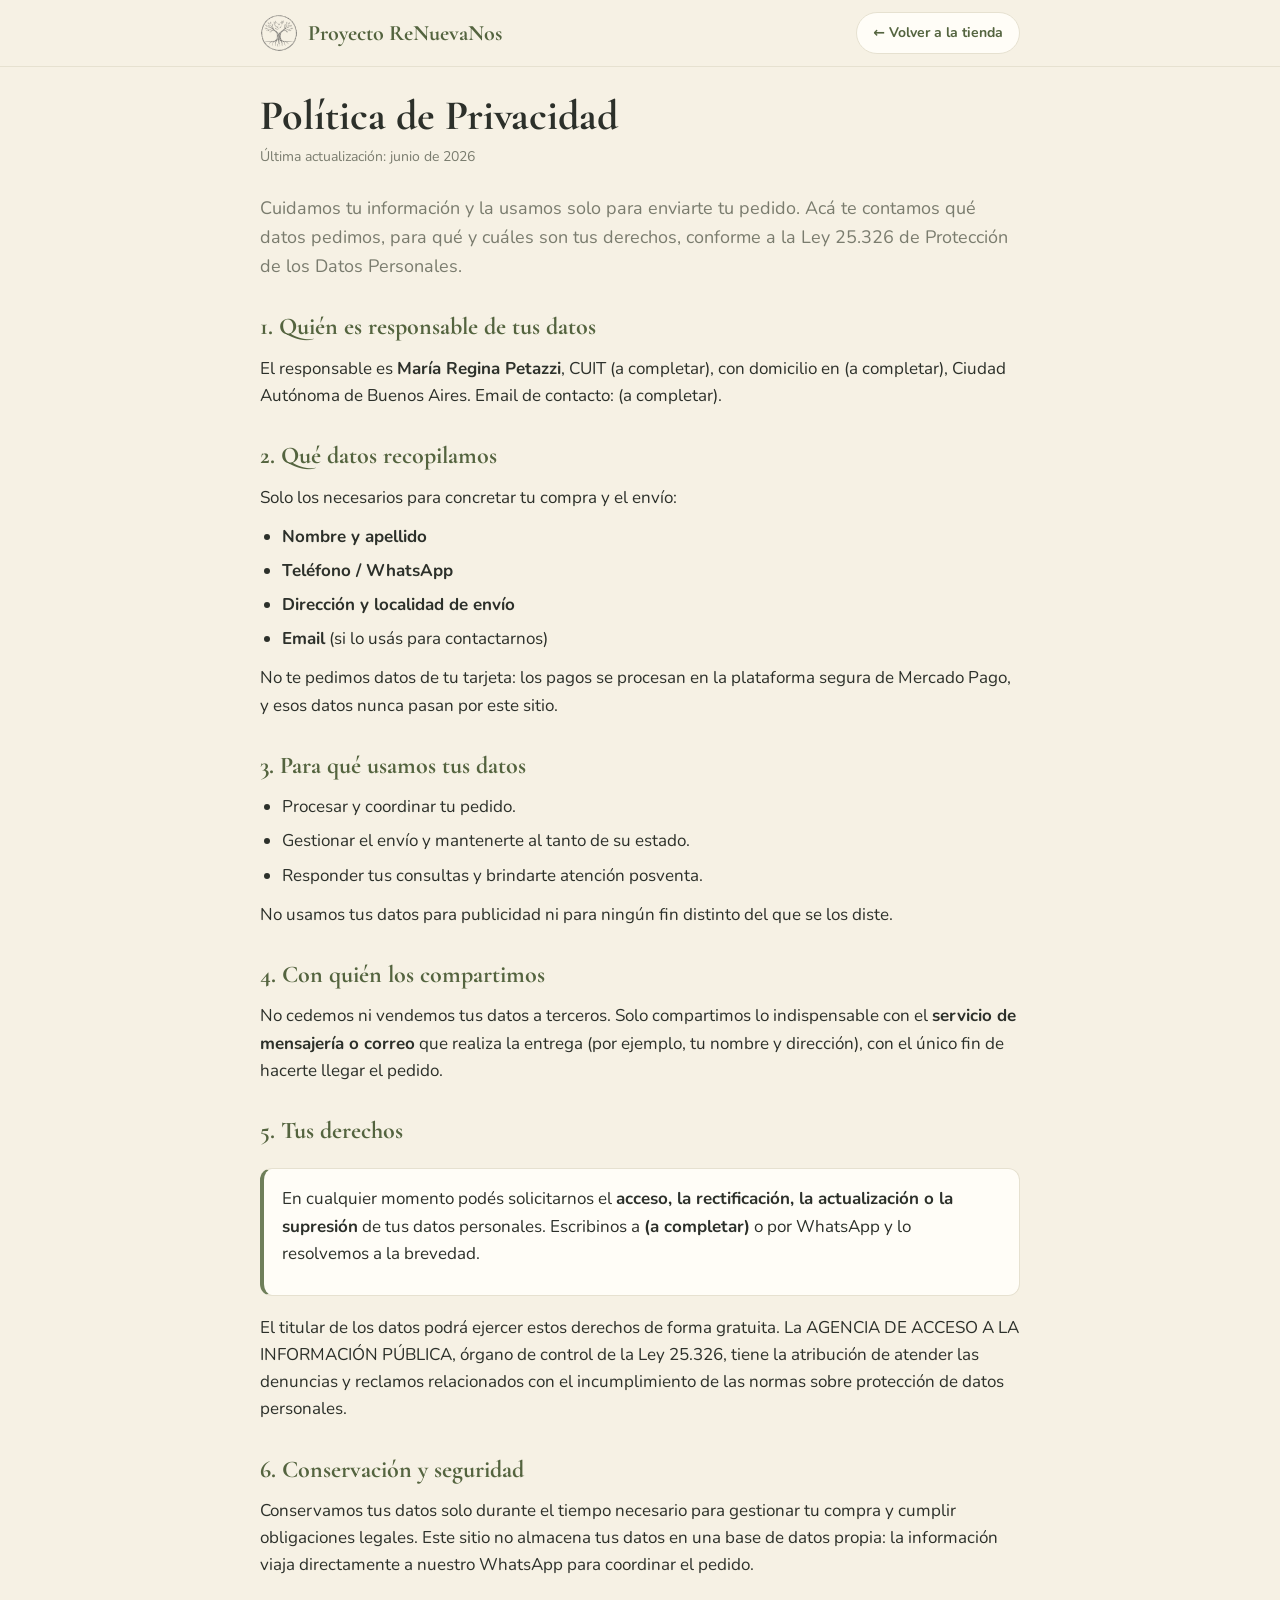
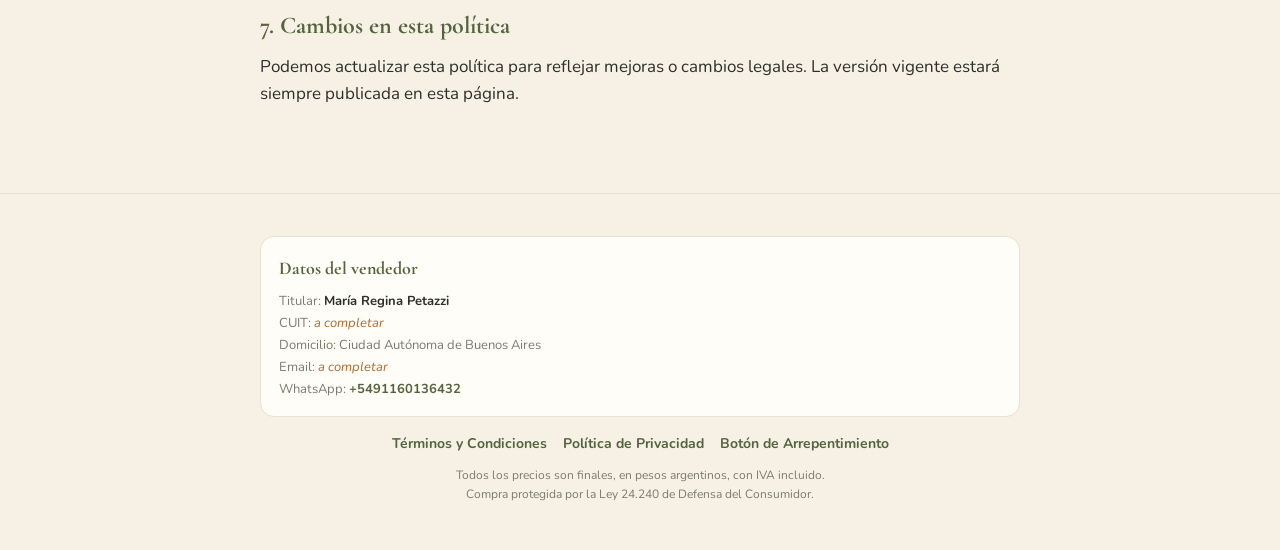
==== politica-de-privacidad.html @ 87ce2957 "Cumplimiento Ley 24.240 y 25.326: páginas legales, botón de arrepentimiento, datos del vendedor, IVA" ====
<!DOCTYPE html>
<html lang="es">
<head>
<meta charset="UTF-8">
<meta name="viewport" content="width=device-width, initial-scale=1.0">
<meta name="theme-color" content="#6f7f5a">
<title>Política de Privacidad — Proyecto ReNuevaNos</title>
<link rel="icon" href="icon-512.png">
<link href="https://fonts.googleapis.com/css2?family=Cormorant+Garamond:wght@500;600;700&family=Nunito:wght@400;500;600;700;800&display=swap" rel="stylesheet">
<link rel="stylesheet" href="legal.css">
</head>
<body class="legal">

<header class="legal-header">
  <div class="inner">
    <a class="home" href="index.html"><img src="logo-mini.png" alt=""> Proyecto ReNuevaNos</a>
    <a class="back" href="index.html">← Volver a la tienda</a>
  </div>
</header>

<main class="legal-page">
  <h1>Política de Privacidad</h1>
  <p class="updated">Última actualización: junio de 2026</p>

  <p class="lead">Cuidamos tu información y la usamos solo para enviarte tu pedido.
  Acá te contamos qué datos pedimos, para qué y cuáles son tus derechos, conforme a la
  Ley 25.326 de Protección de los Datos Personales.</p>

  <h2>1. Quién es responsable de tus datos</h2>
  <p>El responsable es <b><span data-legal="titular"></span></b>, CUIT
  <span data-legal="cuit"></span>, con domicilio en <span data-legal="domicilio"></span>,
  <span data-legal="localidad"></span>. Email de contacto:
  <span data-legal="email"></span>.</p>

  <h2>2. Qué datos recopilamos</h2>
  <p>Solo los necesarios para concretar tu compra y el envío:</p>
  <ul>
    <li><b>Nombre y apellido</b></li>
    <li><b>Teléfono / WhatsApp</b></li>
    <li><b>Dirección y localidad de envío</b></li>
    <li><b>Email</b> (si lo usás para contactarnos)</li>
  </ul>
  <p>No te pedimos datos de tu tarjeta: los pagos se procesan en la plataforma segura de
  Mercado Pago, y esos datos nunca pasan por este sitio.</p>

  <h2>3. Para qué usamos tus datos</h2>
  <ul>
    <li>Procesar y coordinar tu pedido.</li>
    <li>Gestionar el envío y mantenerte al tanto de su estado.</li>
    <li>Responder tus consultas y brindarte atención posventa.</li>
  </ul>
  <p>No usamos tus datos para publicidad ni para ningún fin distinto del que se los diste.</p>

  <h2>4. Con quién los compartimos</h2>
  <p>No cedemos ni vendemos tus datos a terceros. Solo compartimos lo indispensable con el
  <b>servicio de mensajería o correo</b> que realiza la entrega (por ejemplo, tu nombre y
  dirección), con el único fin de hacerte llegar el pedido.</p>

  <h2>5. Tus derechos</h2>
  <div class="callout">
    <p>En cualquier momento podés solicitarnos el <b>acceso, la rectificación, la actualización
    o la supresión</b> de tus datos personales. Escribinos a
    <b><span data-legal="email"></span></b> o por WhatsApp y lo resolvemos a la brevedad.</p>
  </div>
  <p>El titular de los datos podrá ejercer estos derechos de forma gratuita. La AGENCIA DE
  ACCESO A LA INFORMACIÓN PÚBLICA, órgano de control de la Ley 25.326, tiene la atribución de
  atender las denuncias y reclamos relacionados con el incumplimiento de las normas sobre
  protección de datos personales.</p>

  <h2>6. Conservación y seguridad</h2>
  <p>Conservamos tus datos solo durante el tiempo necesario para gestionar tu compra y cumplir
  obligaciones legales. Este sitio no almacena tus datos en una base de datos propia: la
  información viaja directamente a nuestro WhatsApp para coordinar el pedido.</p>

  <h2>7. Cambios en esta política</h2>
  <p>Podemos actualizar esta política para reflejar mejoras o cambios legales. La versión vigente
  estará siempre publicada en esta página.</p>

</main>

<footer style="border-top:1px solid var(--line);padding:24px 22px 46px;margin-top:24px;">
  <div class="pie-legal" id="pie-legal"></div>
</footer>

<script src="productos.js"></script>
<script src="pie-legal.js"></script>
</body>
</html>
---- legal.css ----
/* ==========================================================================
   Estilos compartidos: pie legal del sitio + páginas legales
   (Usa la misma paleta verde oliva / crema de la tienda)
   ========================================================================== */
:root{
  --bg:#f6f1e4; --surface:#fffdf7; --ink:#2c302a; --soft:#7a7c6e;
  --line:#e6e1d0; --clay:#6f7f5a; --clay-dk:#54643f; --gold:#c2a662;
  --r:16px; --shadow:0 6px 24px rgba(60,40,20,.08);
}

/* ── Pie legal (aparece en todas las páginas) ── */
.pie-legal{max-width:760px;margin:18px auto 0;text-align:left;}
.pie-legal .legal-datos{background:var(--surface);border:1px solid var(--line);border-radius:14px;padding:16px 18px;font-size:13px;line-height:1.7;color:var(--soft);}
.pie-legal .legal-title{font-family:'Cormorant Garamond',serif;font-size:18px;font-weight:700;color:var(--clay-dk);margin-bottom:6px;}
.pie-legal .legal-datos b{color:var(--ink);}
.pie-legal .legal-datos a{color:var(--clay-dk);font-weight:700;text-decoration:none;}
.pie-legal .pend{color:#b06a2c;font-style:italic;}
.pie-legal .legal-links{display:flex;flex-wrap:wrap;justify-content:center;gap:8px 16px;margin:16px 0 10px;}
.pie-legal .legal-links a{color:var(--clay-dk);font-weight:700;text-decoration:none;font-size:14px;}
.pie-legal .legal-links a:hover{text-decoration:underline;}
.pie-legal .legal-iva{text-align:center;font-size:12px;color:var(--soft);line-height:1.6;}

/* ── Páginas legales (T&C, privacidad, arrepentimiento) ── */
body.legal{background:var(--bg);color:var(--ink);font-family:'Nunito',system-ui,sans-serif;font-size:17px;line-height:1.6;margin:0;-webkit-text-size-adjust:100%;}
.legal-header{position:sticky;top:0;z-index:10;background:rgba(246,241,228,.95);backdrop-filter:blur(8px);border-bottom:1px solid var(--line);}
.legal-header .inner{max-width:760px;margin:0 auto;padding:12px 22px;display:flex;align-items:center;gap:12px;}
.legal-header img{width:38px;height:38px;}
.legal-header a.home{display:flex;align-items:center;gap:10px;text-decoration:none;color:var(--clay-dk);font-family:'Cormorant Garamond',serif;font-size:22px;font-weight:700;}
.legal-header .back{margin-left:auto;font-size:14px;font-weight:700;color:var(--clay-dk);text-decoration:none;background:var(--surface);border:1px solid var(--line);padding:9px 16px;border-radius:50px;}
.legal-page{max-width:760px;margin:0 auto;padding:26px 22px 50px;}
.legal-page h1{font-family:'Cormorant Garamond',serif;font-size:clamp(30px,6vw,42px);font-weight:700;color:var(--ink);line-height:1.1;margin:0 0 6px;}
.legal-page .updated{color:var(--soft);font-size:14px;margin-bottom:26px;}
.legal-page h2{font-family:'Cormorant Garamond',serif;font-size:24px;font-weight:700;color:var(--clay-dk);margin:28px 0 8px;}
.legal-page p{margin:0 0 12px;}
.legal-page ul{margin:0 0 12px;padding-left:22px;}
.legal-page li{margin-bottom:7px;}
.legal-page a{color:var(--clay-dk);font-weight:700;}
.legal-page .lead{font-size:18px;color:var(--soft);margin-bottom:22px;}
.legal-page .callout{background:var(--surface);border:1px solid var(--line);border-left:4px solid var(--clay);border-radius:12px;padding:16px 18px;margin:18px 0;}
.legal-page .callout b{color:var(--ink);}
.legal-page .lawref{font-size:13px;color:var(--soft);font-style:italic;}

/* Botones reutilizables en páginas legales */
.lbtn{display:inline-flex;align-items:center;justify-content:center;gap:8px;padding:15px 22px;border-radius:14px;font-size:16px;font-weight:800;text-decoration:none;border:none;cursor:pointer;font-family:inherit;width:100%;box-sizing:border-box;}
.lbtn-wa{background:#25d366;color:#fff;}
.lbtn-mail{background:var(--clay);color:#fff;}
.lbtn-ghost{background:var(--surface);color:var(--ink);border:1.5px solid var(--line);}
.lbtn + .lbtn{margin-top:10px;}

/* Formulario (página de arrepentimiento) */
.lfield{margin-bottom:14px;}
.lfield label{display:block;font-weight:700;font-size:15px;margin-bottom:6px;}
.lfield input,.lfield textarea{width:100%;padding:13px 15px;border:1.5px solid var(--line);border-radius:12px;font-family:inherit;font-size:16px;background:var(--surface);color:var(--ink);box-sizing:border-box;}
.lfield input:focus,.lfield textarea:focus{outline:none;border-color:var(--clay);}
.lfield textarea{resize:vertical;min-height:70px;}
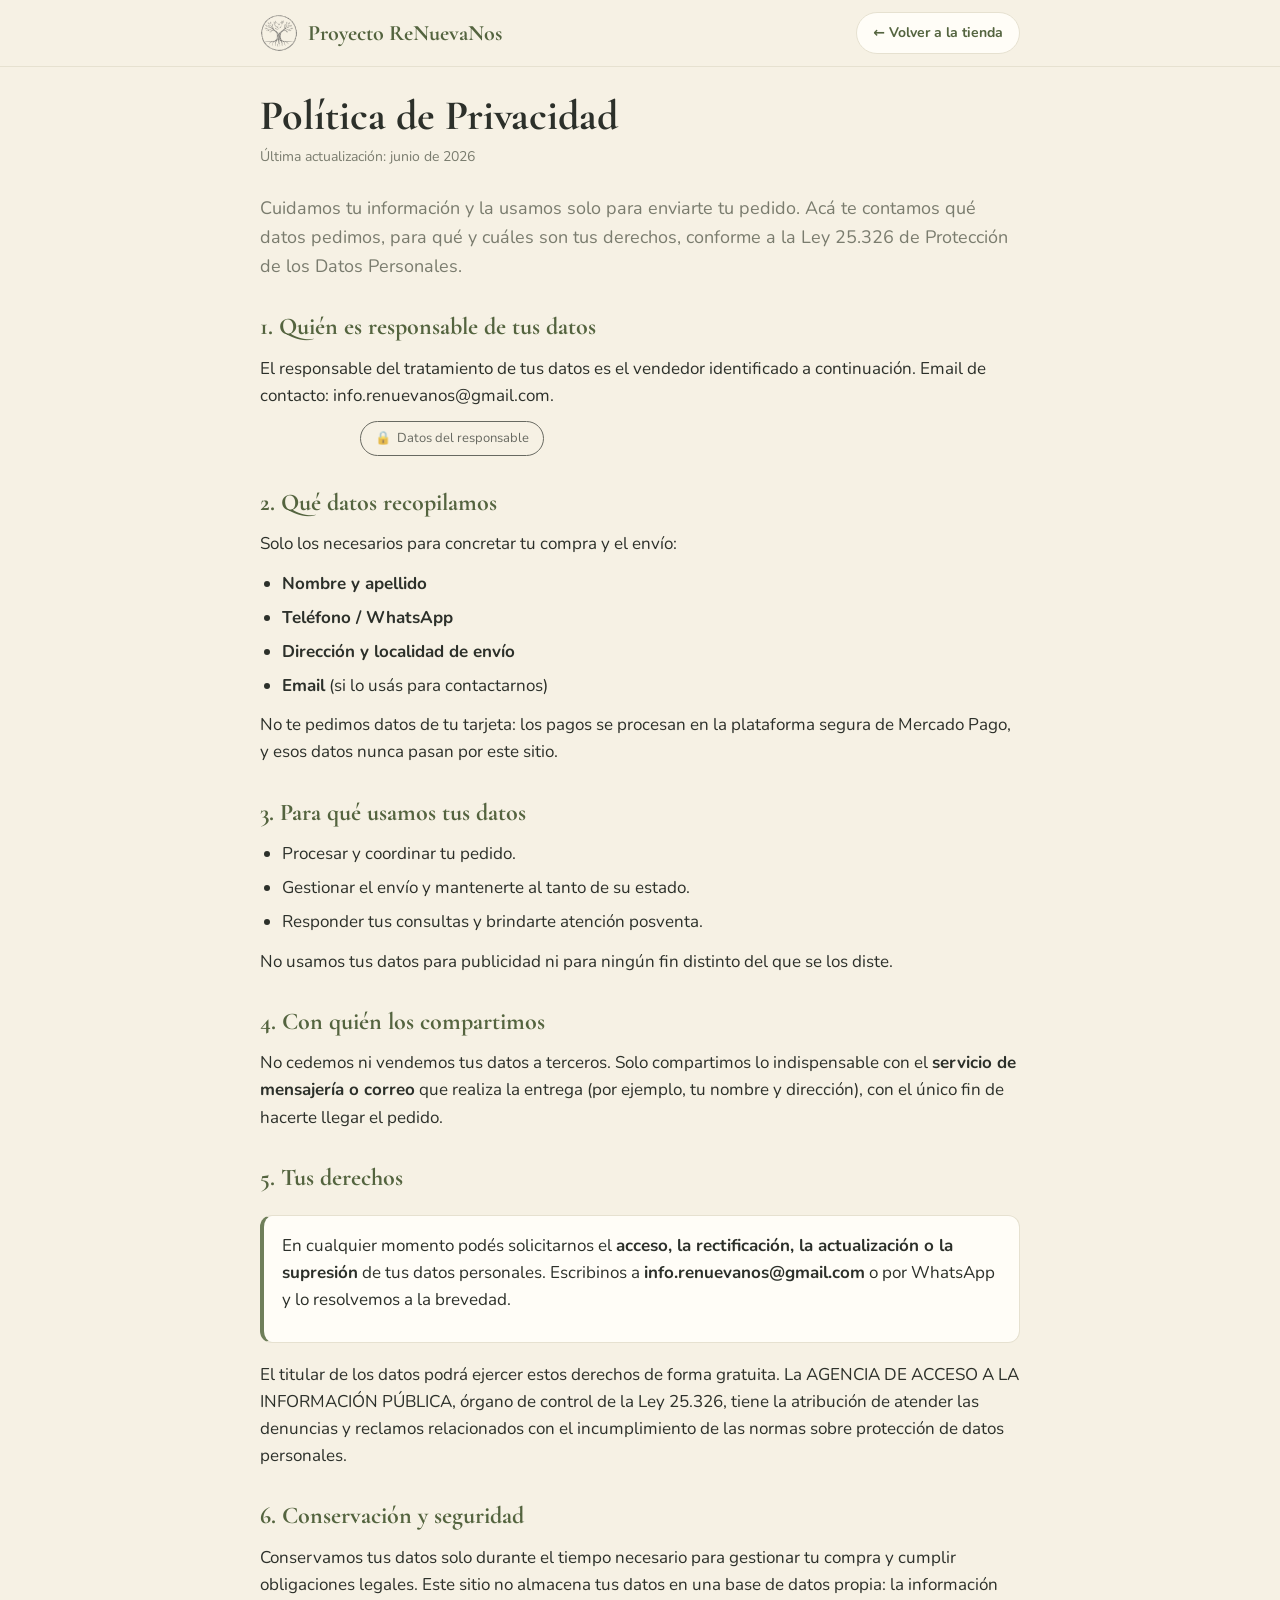
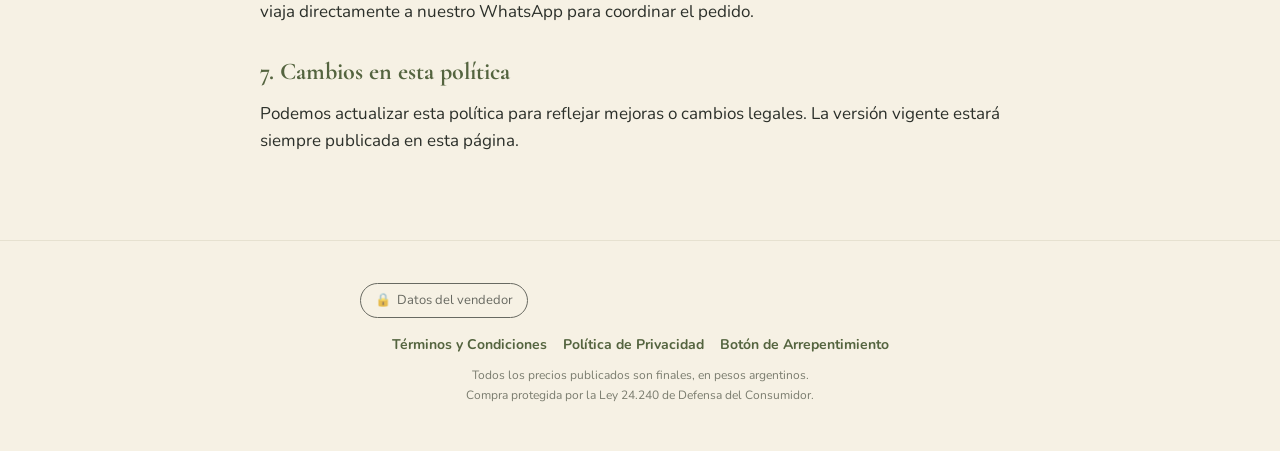
==== commit 34034a02: "Ocultar datos fiscales tambien en Terminos y Privacidad Titular, CUIT y domicilio pasan a un despleg" ====
--- a/politica-de-privacidad.html
+++ b/politica-de-privacidad.html
@@ -27,10 +27,17 @@
   Ley 25.326 de Protección de los Datos Personales.</p>
 
   <h2>1. Quién es responsable de tus datos</h2>
-  <p>El responsable es <b><span data-legal="titular"></span></b>, CUIT
-  <span data-legal="cuit"></span>, con domicilio en <span data-legal="domicilio"></span>,
-  <span data-legal="localidad"></span>. Email de contacto:
-  <span data-legal="email"></span>.</p>
+  <p>El responsable del tratamiento de tus datos es el vendedor identificado
+  a continuación. Email de contacto: <span data-legal="email"></span>.</p>
+
+  <details class="legal-details">
+    <summary>Datos del responsable</summary>
+    <div class="legal-datos">
+      Titular: <b><span data-legal="titular"></span></b><br>
+      CUIT: <span data-legal="cuit"></span><br>
+      Domicilio: <span data-legal="domicilio"></span>, <span data-legal="localidad"></span>
+    </div>
+  </details>
 
   <h2>2. Qué datos recopilamos</h2>
   <p>Solo los necesarios para concretar tu compra y el envío:</p>
